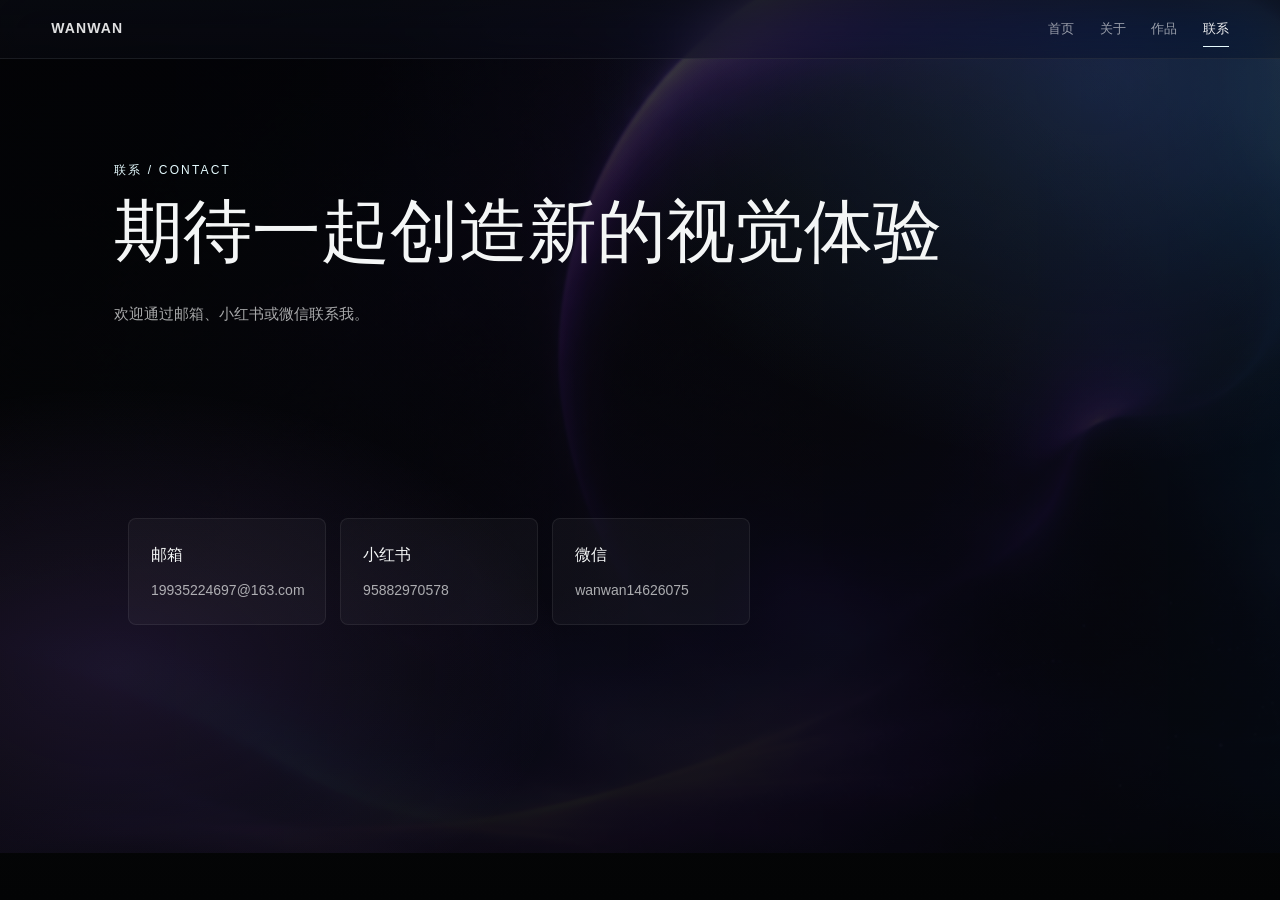
==== contact.html @ 6d80eadb "Initial commit" ====
<!doctype html>
<html lang="zh-CN">
<head>
  <meta charset="utf-8">
  <meta name="viewport" content="width=device-width, initial-scale=1">
  <title>联系 | Wanwan</title>
  <link rel="stylesheet" href="assets/styles.css">
</head>
<body class="page-contact">
  <header class="nav">
    <a class="brand" href="index.html">Wanwan</a>
    <nav class="nav-links" aria-label="主导航">
      <a href="index.html#home">首页</a>
      <a href="about.html#about">关于</a>
      <a href="works.html#works">作品</a>
      <a class="is-active" href="contact.html#contact">联系</a>
    </nav>
  </header>

  <main class="page-shell">
    <section class="page-head reveal" id="contact">
      <p class="eyebrow">联系 / Contact</p>
      <h1 class="page-title">期待一起创造新的视觉体验</h1>
      <p class="page-subtitle">欢迎通过邮箱、小红书或微信联系我。</p>
    </section>

    <section class="section">
      <div class="section-inner contact-layout">
        <div class="contact-grid">
          <a class="contact-item reveal" href="mailto:19935224697@163.com">
            <h3>邮箱</h3>
            <p>19935224697@163.com</p>
          </a>
          <div class="contact-item reveal">
            <h3>小红书</h3>
            <p>95882970578</p>
          </div>
          <div class="contact-item reveal">
            <h3>微信</h3>
            <p>wanwan14626075</p>
          </div>
        </div>
      </div>
    </section>
  </main>
  <div class="noise" aria-hidden="true"></div>
  <script src="assets/main.js"></script>
</body>
</html>
---- assets/styles.css ----
:root {
  --bg: #030405;
  --bg-soft: #090a0b;
  --panel: rgba(255, 255, 255, 0.032);
  --panel-strong: rgba(255, 255, 255, 0.06);
  --line: rgba(255, 255, 255, 0.16);
  --line-soft: rgba(255, 255, 255, 0.07);
  --text: #f4f6f6;
  --muted: rgba(244, 246, 246, 0.68);
  --faint: rgba(244, 246, 246, 0.42);
  --accent: #e5fbff;
  --accent-soft: rgba(229, 251, 255, 0.12);
  --max: 1180px;
  --radius: 8px;
  --mx: 0;
  --my: 0;
}

* {
  box-sizing: border-box;
}

* {
  scrollbar-width: auto;
}

*::-webkit-scrollbar {
  width: 18px;
  height: 18px;
  background: transparent;
}

*::-webkit-scrollbar-button {
  display: none;
  width: 0;
  height: 0;
}

*::-webkit-scrollbar-track,
*::-webkit-scrollbar-corner {
  background: transparent !important;
}

*::-webkit-scrollbar-thumb {
  border: 0;
  border-radius: 999px;
  background-color: transparent !important;
  background:
    url("data:image/svg+xml,%3Csvg width='36' height='36' viewBox='0 0 36 36' xmlns='http://www.w3.org/2000/svg'%3E%3Cfilter id='g' x='-80%25' y='-80%25' width='260%25' height='260%25'%3E%3CfeGaussianBlur stdDeviation='1.8' result='b'/%3E%3CfeMerge%3E%3CfeMergeNode in='b'/%3E%3CfeMergeNode in='SourceGraphic'/%3E%3C/feMerge%3E%3C/filter%3E%3Cpath filter='url(%23g)' d='M18 2C19.9 13.3 22.7 16.1 34 18C22.7 19.9 19.9 22.7 18 34C16.1 22.7 13.3 19.9 2 18C13.3 16.1 16.1 13.3 18 2Z' fill='white'/%3E%3C/svg%3E") center / 18px 18px no-repeat;
  box-shadow: none;
}

*::-webkit-scrollbar-thumb:hover {
  background-color: transparent !important;
  background:
    url("data:image/svg+xml,%3Csvg width='40' height='40' viewBox='0 0 40 40' xmlns='http://www.w3.org/2000/svg'%3E%3Cfilter id='g' x='-90%25' y='-90%25' width='280%25' height='280%25'%3E%3CfeGaussianBlur stdDeviation='2.4' result='b'/%3E%3CfeMerge%3E%3CfeMergeNode in='b'/%3E%3CfeMergeNode in='SourceGraphic'/%3E%3C/feMerge%3E%3C/filter%3E%3Cpath filter='url(%23g)' d='M20 2C22.1 14.7 25.3 17.9 38 20C25.3 22.1 22.1 25.3 20 38C17.9 25.3 14.7 22.1 2 20C14.7 17.9 17.9 14.7 20 2Z' fill='white'/%3E%3C/svg%3E") center / 22px 22px no-repeat;
  box-shadow: none;
}

html {
  background: var(--bg);
  overflow-x: hidden;
  scroll-behavior: smooth;
}

body {
  min-height: 100vh;
  margin: 0;
  overflow-x: hidden;
  color: var(--text);
  font-family: Inter, "PingFang SC", "Microsoft YaHei", Arial, sans-serif;
  line-height: 1.7;
  letter-spacing: 0;
  background:
    radial-gradient(ellipse at 74% 0%, rgba(229, 251, 255, 0.075), transparent 36rem),
    linear-gradient(180deg, #030405 0%, #090a0b 54%, #030405 100%);
  opacity: 0;
  transition: opacity 520ms ease;
}

body.is-ready {
  opacity: 1;
}

body.is-leaving {
  opacity: 0;
}

body.is-modal-open {
  overflow: hidden;
}

a {
  color: inherit;
  text-decoration: none;
}

img,
video {
  display: block;
  max-width: 100%;
}

.site-shell {
  min-height: 100vh;
  overflow: hidden;
}

.page-home .site-shell {
  position: relative;
  isolation: isolate;
  overflow: visible;
}

.page-home .site-shell::before,
.page-home .site-shell::after {
  position: fixed;
  inset: -18vmax;
  content: "";
  pointer-events: none;
}

.page-home .site-shell::before {
  z-index: -4;
  background-image:
    url("bg-home-01.png"),
    url("bg-home-02.png"),
    url("bg-home-03.png"),
    url("bg-home-04.jpg");
  background-size: cover, cover, cover, cover;
  background-position:
    calc(50% + var(--mx) * 36px) calc(50% + var(--my) * 26px),
    calc(42% + var(--mx) * -26px) calc(54% + var(--my) * -20px),
    calc(64% + var(--mx) * 22px) calc(46% + var(--my) * 16px),
    center;
  background-blend-mode: normal, screen, soft-light, multiply;
  opacity: 0.46;
  transform: scale(1.1);
  animation: home-fixed-breathe 22s ease-in-out infinite;
}

.page-home .site-shell::after {
  z-index: -3;
  background:
    radial-gradient(ellipse at calc(72% + var(--mx) * 5%) calc(58% + var(--my) * 3.5%), rgba(229, 251, 255, 0.12), transparent 34rem),
    linear-gradient(90deg, rgba(3, 4, 5, 0.58), rgba(3, 4, 5, 0.34) 50%, rgba(3, 4, 5, 0.62)),
    linear-gradient(180deg, rgba(3, 4, 5, 0.42), rgba(3, 4, 5, 0.54) 56%, rgba(3, 4, 5, 0.78) 100%);
  animation: home-fixed-light 24s ease-in-out infinite;
}

.nav {
  position: fixed;
  z-index: 40;
  top: 0;
  left: 0;
  right: 0;
  display: flex;
  align-items: center;
  justify-content: space-between;
  gap: 24px;
  padding: 14px clamp(18px, 4vw, 52px);
  color: rgba(255, 255, 255, 0.9);
  background:
    linear-gradient(180deg, rgba(12, 14, 22, 0.58), rgba(12, 14, 22, 0.42));
  border-bottom: 1px solid rgba(255, 255, 255, 0.08);
  backdrop-filter: saturate(180%) blur(22px);
}

.brand {
  font-size: 14px;
  font-weight: 600;
  letter-spacing: 0.08em;
  text-transform: uppercase;
  color: rgba(255, 255, 255, 0.88);
}

.nav-links {
  display: flex;
  align-items: center;
  gap: clamp(14px, 2vw, 28px);
  font-size: 13px;
  color: rgba(255, 255, 255, 0.58);
}

.nav-links a {
  position: relative;
  padding: 4px 0;
  transition: color 220ms ease;
}

.nav-links a::after {
  position: absolute;
  left: 0;
  right: 0;
  bottom: -3px;
  height: 1px;
  content: "";
  background: var(--accent);
  transform: scaleX(0);
  transform-origin: right;
  transition: transform 260ms ease;
}

.nav-links a:hover,
.nav-links a.is-active {
  color: rgba(255, 255, 255, 0.92);
}

.nav-links a:hover::after,
.nav-links a.is-active::after {
  transform: scaleX(1);
  transform-origin: left;
}

.hero {
  position: relative;
  display: grid;
  min-height: 100vh;
  align-items: end;
  padding: 150px clamp(20px, 5vw, 72px) 70px;
  overflow: hidden;
  isolation: isolate;
}

.hero::before {
  position: absolute;
  inset: 0;
  z-index: -4;
  content: "";
  background-image:
    url("bg-home-01.png"),
    url("bg-home-02.png"),
    url("bg-home-03.png"),
    url("bg-home-04.jpg");
  background-size: cover, cover, cover, cover;
  background-position:
    calc(50% + var(--mx) * 18px)
    calc(50% + var(--my) * 14px),
    calc(42% + var(--mx) * -10px)
    calc(54% + var(--my) * -8px),
    calc(64% + var(--mx) * 8px)
    calc(46% + var(--my) * 6px),
    center;
  background-blend-mode: normal, screen, soft-light, multiply;
  filter: none;
  opacity: 0.34;
  animation: breathe 14s ease-in-out infinite;
  transform: scale(1.04);
}

.page-home .hero::before {
  display: none;
}

.hero::after {
  position: absolute;
  inset: 0;
  z-index: -2;
  content: "";
  background:
    linear-gradient(90deg, rgba(3, 4, 5, 0.76), rgba(3, 4, 5, 0.58) 50%, rgba(3, 4, 5, 0.82)),
    linear-gradient(180deg, rgba(3, 4, 5, 0.58), rgba(3, 4, 5, 0.76) 60%, rgba(3, 4, 5, 0.94) 100%);
}

.page-home .hero::after {
  display: none;
}

.breath-light {
  position: absolute;
  inset: 0;
  z-index: -1;
  width: auto;
  height: auto;
  pointer-events: none;
  background:
    linear-gradient(118deg, transparent 0%, transparent 38%, rgba(255, 255, 255, 0.09) 52%, transparent 68%),
    radial-gradient(ellipse at 70% 64%, rgba(229, 251, 255, 0.1), transparent 34rem);
  filter: none;
  opacity: 0.28;
  transform: translate(calc(var(--mx) * -12px), calc(var(--my) * -10px));
  animation: light-breathe 12s ease-in-out infinite;
}

.page-home .breath-light {
  display: none;
}

.noise {
  position: absolute;
  inset: 0;
  z-index: 60;
  pointer-events: none;
  opacity: 0.025;
  mix-blend-mode: normal;
  background-image:
    linear-gradient(rgba(255, 255, 255, 0.04) 1px, transparent 1px),
    linear-gradient(90deg, rgba(255, 255, 255, 0.035) 1px, transparent 1px);
  background-size: 3px 3px;
}

.project-modal {
  position: fixed;
  inset: 0;
  z-index: 80;
  display: grid;
  place-items: center;
  padding: clamp(14px, 2.4vw, 28px);
  background: rgba(3, 4, 5, 0.74);
  backdrop-filter: none;
  opacity: 0;
  pointer-events: none;
  transition: opacity 260ms ease;
}

.project-modal.is-open {
  opacity: 1;
  pointer-events: auto;
}

.brand-modal {
  position: fixed;
  inset: 0;
  z-index: 80;
  display: grid;
  padding: clamp(18px, 3vw, 36px);
  overflow-y: auto;
  overflow-x: hidden;
  background: rgba(3, 4, 5, 0.76);
  opacity: 0;
  pointer-events: none;
  backdrop-filter: none;
  transition: opacity 260ms ease;
}

.brand-modal.is-open {
  opacity: 1;
  pointer-events: auto;
}

.brand-modal-frame {
  width: min(100%, 980px);
  margin: auto;
  border: 1px solid rgba(255, 255, 255, 0.12);
  border-radius: 10px;
  padding: clamp(22px, 4vw, 46px);
  background:
    radial-gradient(ellipse at 12% 8%, rgba(123, 222, 235, 0.12), transparent 32rem),
    rgba(11, 14, 17, 0.86);
  box-shadow: 0 24px 78px rgba(0, 0, 0, 0.44);
}

.brand-modal-head {
  display: block;
  width: min(100%, 760px);
  margin-left: auto;
  margin-right: auto;
  margin-bottom: clamp(24px, 4vw, 44px);
}

.brand-modal-head span {
  display: block;
  margin-bottom: 12px;
  color: var(--accent);
  font-size: 12px;
  letter-spacing: 0.16em;
  text-transform: uppercase;
}

.brand-modal-head h2 {
  margin: 0;
  color: #fff;
  font-size: clamp(30px, 4.2vw, 56px);
  font-weight: 440;
  line-height: 1.08;
}

.brand-modal-head p {
  max-width: 620px;
  margin: 18px 0 0;
  color: rgba(255, 255, 255, 0.68);
  line-height: 1.75;
}

.brand-modal-gallery {
  display: grid;
  width: min(100%, 760px);
  grid-template-columns: repeat(6, minmax(0, 1fr));
  grid-auto-flow: dense;
  gap: 22px;
  margin: 0 auto;
}

.brand-modal-gallery figure {
  grid-column: span 3;
  aspect-ratio: 4 / 3;
  overflow: hidden;
  margin: 0;
  border: 0;
  border-radius: 8px;
  background: transparent;
  box-shadow: none;
}

.brand-modal-gallery figure.is-ingredient-series {
  grid-column: span 2;
  aspect-ratio: 3 / 4;
  align-self: stretch;
  background: transparent;
}

.brand-modal-gallery figure.is-logo-wide {
  grid-column: 1 / -1;
  aspect-ratio: 16 / 5;
}

.brand-modal-gallery figure.is-logo-round {
  grid-column: span 3;
  aspect-ratio: 1 / 1;
}

.brand-modal-gallery figure.is-square-feature {
  grid-column: 1 / -1;
  aspect-ratio: 1 / 1;
}

.brand-modal-gallery figure.is-copy-poster {
  grid-column: span 2;
  aspect-ratio: 3 / 4;
}

.brand-modal-gallery figure.is-welcome-poster {
  grid-column: span 3;
  aspect-ratio: 3 / 4;
}

.brand-modal-gallery figure.is-pair-media {
  grid-column: span 3;
  aspect-ratio: 4 / 3;
  align-self: stretch;
}

.brand-modal-gallery img {
  display: block;
  width: 100%;
  height: 100%;
  object-fit: contain;
}

.brand-modal-gallery figure.is-ingredient-series img {
  height: 100%;
  object-fit: contain;
  transform: scale(1.16);
}

.brand-modal-gallery figure.is-logo-wide img,
.brand-modal-gallery figure.is-logo-round img,
.brand-modal-gallery figure.is-square-feature img,
.brand-modal-gallery figure.is-copy-poster img,
.brand-modal-gallery figure.is-welcome-poster img {
  height: 100%;
  object-fit: contain;
}

.brand-modal-gallery figure.is-pair-media img {
  height: 100%;
  object-fit: contain;
}

.brand-modal[data-brand-project="fushou"] .brand-modal-gallery,
.brand-modal[data-brand-project="orbit"] .brand-modal-gallery {
  width: min(100%, 860px);
  grid-template-columns: 1fr;
  gap: clamp(22px, 4vw, 44px);
}

.brand-modal[data-brand-project="fushou"] .brand-modal-gallery figure,
.brand-modal[data-brand-project="fushou"] .brand-modal-gallery figure.is-pair-media,
.brand-modal[data-brand-project="orbit"] .brand-modal-gallery figure,
.brand-modal[data-brand-project="orbit"] .brand-modal-gallery figure.is-pair-media {
  grid-column: 1 / -1;
  aspect-ratio: auto;
  overflow: visible;
}

.brand-modal[data-brand-project="fushou"] .brand-modal-gallery img,
.brand-modal[data-brand-project="fushou"] .brand-modal-gallery figure.is-pair-media img,
.brand-modal[data-brand-project="orbit"] .brand-modal-gallery img,
.brand-modal[data-brand-project="orbit"] .brand-modal-gallery figure.is-pair-media img {
  width: 100%;
  height: auto;
  object-fit: contain;
  transform: none;
}

.brand-modal[data-brand-project="tianbianke"] .brand-modal-gallery {
  width: min(100%, 860px);
  grid-template-columns: repeat(6, minmax(0, 1fr));
  gap: clamp(18px, 3vw, 30px);
}

.brand-modal[data-brand-project="tianbianke"] .brand-modal-gallery figure {
  width: 100%;
}

.brand-modal[data-brand-project="tianbianke"] .brand-modal-gallery img {
  width: 100%;
  height: 100%;
  object-fit: contain;
}

.brand-modal[data-brand-project="tianbianke"] .brand-modal-gallery figure.is-ingredient-series img {
  transform: none;
}

.brand-modal[data-brand-project="flower"] .brand-modal-gallery {
  width: min(100%, 860px);
  grid-template-columns: repeat(6, minmax(0, 1fr));
  gap: clamp(18px, 3vw, 30px);
}

.brand-modal[data-brand-project="flower"] .brand-modal-gallery figure {
  grid-column: span 3;
  width: 100%;
  aspect-ratio: auto;
  overflow: visible;
}

.brand-modal[data-brand-project="flower"] .brand-modal-gallery figure.is-flower-cover {
  grid-column: 1 / -1;
}

.brand-modal[data-brand-project="flower"] .brand-modal-gallery img {
  width: 100%;
  height: auto;
  object-fit: contain;
}

.brand-modal[data-brand-project="ancient-city"] .brand-modal-frame {
  width: min(100%, 1180px);
  overflow: hidden;
}

.brand-modal[data-brand-project="ancient-city"] .brand-modal-gallery {
  display: flex;
  width: 100%;
  max-width: 100%;
  gap: 0;
  overflow-x: auto;
  overflow-y: hidden;
  overscroll-behavior-x: contain;
  scroll-snap-type: x proximity;
  padding-bottom: 0;
  scrollbar-width: none;
}

.brand-modal[data-brand-project="ancient-city"] .brand-modal-gallery::-webkit-scrollbar {
  width: 0;
  height: 0;
  display: none;
}

.brand-modal-scrollbar {
  display: none;
  margin: -8px 0 18px;
}

.brand-modal[data-brand-project="ancient-city"] .brand-modal-scrollbar {
  display: block;
}

.brand-modal[data-brand-project="ancient-city"] .brand-modal-scrollbar.is-hidden {
  display: none;
}

.brand-modal[data-brand-project="ancient-city"] .brand-modal-gallery figure {
  flex: 0 0 clamp(1280px, 150vw, 2200px);
  width: clamp(1280px, 150vw, 2200px);
  max-width: none;
  aspect-ratio: auto;
  overflow: visible;
  scroll-snap-align: start;
}

.brand-modal[data-brand-project="ancient-city"] .brand-modal-gallery img {
  width: 100%;
  height: auto;
  max-width: none;
  object-fit: contain;
}

.brand-modal-close {
  position: fixed;
  top: 28px;
  right: 28px;
  z-index: 82;
  width: 46px;
  height: 46px;
  border: 1px solid rgba(255, 255, 255, 0.18);
  border-radius: 999px;
  color: #fff;
  background: rgba(3, 4, 5, 0.46);
  font-size: 30px;
  line-height: 1;
  cursor: pointer;
  backdrop-filter: none;
}

.project-modal-frame {
  position: relative;
  overflow: hidden;
  width: min(1180px, 100%);
  height: min(88vh, 820px);
  border: 1px solid rgba(255, 255, 255, 0.16);
  border-radius: 8px;
  background: #030405;
  box-shadow: 0 30px 110px rgba(0, 0, 0, 0.56);
  transform: translateY(16px) scale(0.985);
  transition: transform 300ms ease;
}

.project-modal.is-open .project-modal-frame {
  transform: translateY(0) scale(1);
}

.project-modal iframe {
  width: 100%;
  height: 100%;
  border: 0;
  background: #030405;
}

.modal-close,
.detail-close {
  position: fixed;
  z-index: 90;
  top: 24px;
  right: 24px;
  display: grid;
  width: 44px;
  height: 44px;
  place-items: center;
  border: 1px solid rgba(255, 255, 255, 0.18);
  border-radius: 999px;
  color: var(--text);
  font-size: 24px;
  line-height: 1;
  background: rgba(3, 4, 5, 0.48);
  backdrop-filter: none;
  cursor: pointer;
  transition: transform 220ms ease, background 220ms ease, border-color 220ms ease;
}

.modal-close:hover,
.detail-close:hover {
  border-color: rgba(229, 251, 255, 0.42);
  background: rgba(229, 251, 255, 0.1);
  transform: translateY(-2px);
}

body.is-project-modal .nav {
  display: none;
}

body.is-project-modal .detail-hero {
  min-height: 68vh;
  padding-top: 72px;
}

body.is-project-modal .detail-section {
  padding-top: 56px;
  padding-bottom: 56px;
}

.works-shell {
  position: relative;
  overflow: visible;
  isolation: isolate;
}

.works-shell::before {
  position: fixed;
  inset: -18vmax;
  z-index: -3;
  content: "";
  pointer-events: none;
  background-image:
    url("bg-home-02.png"),
    url("bg-home-01.png"),
    url("bg-home-03.png"),
    url("bg-home-04.jpg");
  background-size: cover, cover, cover, cover;
  background-position:
    calc(50% + var(--mx) * 36px) calc(50% + var(--my) * 26px),
    calc(42% + var(--mx) * -26px) calc(54% + var(--my) * -20px),
    calc(64% + var(--mx) * 22px) calc(46% + var(--my) * 16px),
    center;
  background-blend-mode: normal, screen, soft-light, multiply;
  filter: none;
  opacity: 0.46;
  transform: scale(1.1);
  animation: home-fixed-breathe 22s ease-in-out infinite;
}

.works-shell::after {
  position: fixed;
  inset: -18vmax;
  z-index: -2;
  content: "";
  pointer-events: none;
  background:
    radial-gradient(ellipse at calc(72% + var(--mx) * 5%) calc(58% + var(--my) * 3.5%), rgba(229, 251, 255, 0.12), transparent 34rem),
    linear-gradient(90deg, rgba(3, 4, 5, 0.58), rgba(3, 4, 5, 0.34) 50%, rgba(3, 4, 5, 0.62)),
    linear-gradient(180deg, rgba(3, 4, 5, 0.42), rgba(3, 4, 5, 0.54) 56%, rgba(3, 4, 5, 0.78) 100%);
  animation: home-fixed-light 24s ease-in-out infinite;
}

.works-hero,
.works-zone {
  position: relative;
  width: min(100%, var(--max));
  margin: 0 auto;
  padding: clamp(110px, 14vw, 170px) clamp(20px, 5vw, 72px);
}

.works-hero {
  min-height: 100vh;
  display: grid;
  align-content: center;
}

.works-hero h1,
.works-zone-head h2 {
  max-width: 980px;
  margin: 0;
  font-size: clamp(48px, 8vw, 118px);
  font-weight: 440;
  line-height: 0.96;
}

.works-hero > p:not(.eyebrow),
.works-zone-head > p:not(.eyebrow) {
  max-width: 720px;
  margin: 28px 0 0;
  color: rgba(244, 246, 246, 0.72);
  font-size: clamp(16px, 2vw, 20px);
}

.works-anchor-nav {
  display: grid;
  grid-template-columns: repeat(3, minmax(0, 1fr));
  gap: 14px;
  margin-top: 42px;
  max-width: 980px;
}

.works-anchor-nav a {
  border: 1px solid rgba(255, 255, 255, 0.16);
  border-radius: 8px;
  padding: 18px;
  color: rgba(255, 255, 255, 0.78);
  background: rgba(255, 255, 255, 0.045);
  backdrop-filter: none;
  transition: transform 220ms ease, background 220ms ease, border-color 220ms ease;
}

.works-anchor-nav strong {
  display: block;
  color: rgba(255, 255, 255, 0.94);
  font-size: 18px;
  font-weight: 520;
}

.works-anchor-nav span {
  display: block;
  margin-top: 10px;
  color: rgba(255, 255, 255, 0.58);
  font-size: 13px;
  line-height: 1.55;
}

.works-anchor-nav a:hover,
.works-anchor-nav a.is-active {
  border-color: rgba(229, 251, 255, 0.4);
  background: rgba(229, 251, 255, 0.1);
  transform: translateY(-2px);
}

.works-zone {
  display: none;
  min-height: 100vh;
}

.works-zone.is-active {
  display: block;
}

.works-zone::before {
  position: absolute;
  inset: 0 clamp(20px, 5vw, 72px);
  z-index: -1;
  content: "";
  pointer-events: none;
  border-top: 1px solid rgba(255, 255, 255, 0.08);
}

.works-zone-head {
  display: block;
  max-width: 760px;
  margin-bottom: clamp(44px, 7vw, 78px);
}

.works-zone-head h2 {
  max-width: 720px;
  font-size: clamp(38px, 6vw, 72px);
  line-height: 1.08;
}

.works-zone-head > p:not(.eyebrow) {
  max-width: 680px;
  margin-top: 22px;
  font-size: clamp(15px, 1.6vw, 18px);
  line-height: 1.9;
}

.ai-showcase-grid {
  display: grid;
  width: min(100%, 760px);
  grid-template-columns: 1fr;
  gap: 22px;
  margin: 0 auto;
}

.ai-work-card {
  position: relative;
  min-height: 440px;
  overflow: hidden;
  border: 1px solid rgba(229, 251, 255, 0.16);
  border-radius: 8px;
  padding: 24px;
  display: flex;
  flex-direction: column;
  justify-content: flex-end;
  background: rgba(4, 8, 12, 0.42);
  box-shadow: 0 18px 44px rgba(0, 0, 0, 0.24);
  transition: transform 320ms ease, border-color 320ms ease, box-shadow 320ms ease;
}

.ai-work-card:nth-child(1),
.ai-work-card:nth-child(4) {
  grid-column: auto;
}

.ai-work-card:nth-child(2),
.ai-work-card:nth-child(3),
.ai-work-card:nth-child(5) {
  grid-column: auto;
}

.ai-work-card img {
  position: absolute;
  inset: 0;
  z-index: -2;
  width: 100%;
  height: 100%;
  object-fit: cover;
  filter: brightness(1.08) saturate(1.02);
  opacity: 0.82;
  transition: transform 460ms ease, opacity 260ms ease;
}

.ai-work-card::after {
  position: absolute;
  inset: 0;
  z-index: -1;
  content: "";
  background:
    linear-gradient(180deg, rgba(3, 4, 5, 0.1), rgba(3, 4, 5, 0.2) 44%, rgba(3, 4, 5, 0.72) 100%),
    radial-gradient(ellipse at 85% 12%, rgba(119, 231, 255, 0.08), transparent 18rem);
}

.ai-work-card span {
  color: var(--accent);
  font-size: 12px;
  letter-spacing: 0.12em;
  text-transform: uppercase;
}

.ai-work-card h3 {
  margin: 10px 0 0;
  font-size: clamp(26px, 3vw, 44px);
  font-weight: 460;
  line-height: 1.08;
}

.ai-work-card:hover {
  border-color: rgba(229, 251, 255, 0.44);
  box-shadow: 0 22px 60px rgba(0, 0, 0, 0.34);
  transform: translateY(-8px);
}

.ai-work-card:hover img {
  opacity: 0.94;
  transform: scale(1.045);
}

.works-brand,
.works-gallery {
  max-width: none;
  width: 100%;
}

.works-brand .works-zone-head,
.works-gallery .works-zone-head,
.brand-project-grid,
.gallery-waterfall {
  width: min(100%, var(--max));
  margin-left: auto;
  margin-right: auto;
}

.brand-project-grid {
  display: grid;
  max-width: 760px;
  grid-template-columns: 1fr;
  gap: 22px;
}

.brand-project-card {
  position: relative;
  display: flex;
  min-height: 430px;
  grid-column: auto;
  flex-direction: column;
  justify-content: flex-end;
  overflow: hidden;
  border: 1px solid rgba(255, 255, 255, 0.12);
  border-radius: 8px;
  padding: 24px;
  color: inherit;
  text-align: left;
  background: rgba(4, 8, 12, 0.7);
  box-shadow: 0 18px 44px rgba(0, 0, 0, 0.24);
  cursor: pointer;
  transition: transform 320ms ease, border-color 320ms ease, box-shadow 320ms ease;
}

.brand-project-card:nth-child(2),
.brand-project-card:nth-child(3) {
  grid-column: auto;
}

.brand-project-card img {
  position: absolute;
  inset: 0;
  z-index: -2;
  width: 100%;
  height: 100%;
  object-fit: cover;
  filter: none;
  opacity: 0.5;
  transition: transform 460ms ease, opacity 260ms ease;
}

.brand-project-card::after {
  position: absolute;
  inset: 0;
  z-index: -1;
  content: "";
  pointer-events: none;
  background:
    linear-gradient(180deg, rgba(3, 4, 5, 0.68), rgba(3, 4, 5, 0.74) 42%, rgba(3, 4, 5, 0.94)),
    radial-gradient(ellipse at 12% 18%, rgba(229, 251, 255, 0.08), transparent 18rem);
}

.brand-project-card span {
  color: rgba(229, 251, 255, 0.68);
  font-size: 12px;
  letter-spacing: 0.14em;
  text-transform: uppercase;
}

.brand-project-card h3 {
  max-width: 540px;
  margin: 12px 0 0;
  color: rgba(255, 255, 255, 0.92);
  font-size: clamp(26px, 3.3vw, 48px);
  font-weight: 460;
  line-height: 1.08;
}

.brand-project-card p {
  max-width: 440px;
  margin: 14px 0 0;
  color: rgba(255, 255, 255, 0.7);
  font-size: 14px;
  line-height: 1.7;
}

.brand-project-card:hover {
  border-color: rgba(229, 251, 255, 0.38);
  box-shadow: 0 22px 60px rgba(0, 0, 0, 0.34);
  transform: translateY(-8px);
}

.brand-project-card:hover img {
  opacity: 0.68;
  transform: scale(1.04);
}

.works-gallery {
  padding-bottom: 170px;
}

.gallery-project-stack {
  display: grid;
  width: min(100%, var(--max));
  gap: clamp(68px, 8vw, 116px);
  margin: 0 auto;
}

.gallery-project-row {
  display: grid;
  grid-template-columns: 1fr;
  gap: clamp(24px, 3vw, 40px);
  align-items: start;
  min-height: 0;
}

.gallery-project-head {
  position: static;
  display: grid;
  grid-template-columns: minmax(0, 0.7fr) minmax(220px, 0.34fr);
  gap: clamp(18px, 3vw, 42px);
  align-items: end;
  width: 100%;
  padding-top: 0;
}

.gallery-project-head h3 {
  margin: 0;
  max-width: 720px;
  font-size: 28px;
  font-weight: 400;
  line-height: 1;
  overflow-wrap: anywhere;
}

.gallery-project-head p {
  max-width: 420px;
  margin: 0;
  color: rgba(255, 255, 255, 0.66);
  font-size: clamp(14px, 1.4vw, 17px);
  line-height: 1.65;
}

.gallery-project-link {
  display: inline-flex;
  width: fit-content;
  min-height: 0;
  align-items: center;
  border: 0;
  border-bottom: 1px solid rgba(229, 251, 255, 0.34);
  border-radius: 0;
  margin-top: 14px;
  padding: 0 0 3px;
  color: rgba(229, 251, 255, 0.86);
  font-size: 11px;
  letter-spacing: 0.12em;
  text-transform: uppercase;
  background: transparent;
  transition: color 220ms ease, border-color 220ms ease, transform 220ms ease;
}

.gallery-project-link:hover {
  border-color: rgba(229, 251, 255, 0.72);
  color: rgba(255, 255, 255, 0.96);
  transform: translateY(-1px);
}

.gallery-strip {
  display: flex;
  gap: clamp(14px, 1.6vw, 24px);
  align-items: flex-start;
  overflow-x: auto;
  overflow-y: hidden;
  overscroll-behavior-x: contain;
  scroll-snap-type: x proximity;
  padding: 0;
  scrollbar-width: none;
  touch-action: pan-x pan-y;
}

.gallery-strip::-webkit-scrollbar {
  width: 0;
  height: 0;
  display: none;
}

.gallery-scrollbar {
  --thumb-x: 0px;
  position: relative;
  width: min(360px, 44vw);
  height: 30px;
  margin-top: -10px;
  margin-bottom: -12px;
  cursor: pointer;
  touch-action: none;
}

.gallery-scrollbar.is-hidden {
  display: none;
}

.gallery-scrollbar-track {
  position: absolute;
  left: 4px;
  right: 4px;
  top: 50%;
  height: 1px;
  border-radius: 999px;
  background: rgba(255, 255, 255, 0.08);
  transform: translateY(-50%);
}

.gallery-scrollbar-thumb {
  position: absolute;
  left: var(--thumb-x);
  top: 50%;
  width: 28px;
  height: 28px;
  border: 0;
  border-radius: 50%;
  background:
    url("data:image/svg+xml,%3Csvg width='44' height='44' viewBox='0 0 44 44' xmlns='http://www.w3.org/2000/svg'%3E%3Cfilter id='g' x='-90%25' y='-90%25' width='280%25' height='280%25'%3E%3CfeGaussianBlur stdDeviation='2.6' result='b'/%3E%3CfeMerge%3E%3CfeMergeNode in='b'/%3E%3CfeMergeNode in='SourceGraphic'/%3E%3C/feMerge%3E%3C/filter%3E%3Cpath filter='url(%23g)' d='M22 2C24.3 16.2 27.8 19.7 42 22C27.8 24.3 24.3 27.8 22 42C19.7 27.8 16.2 24.3 2 22C16.2 19.7 19.7 16.2 22 2Z' fill='white'/%3E%3C/svg%3E") center / 26px 26px no-repeat;
  box-shadow: none;
  transform: translateY(-50%);
}

.gallery-scrollbar-thumb::after {
  content: "";
  position: absolute;
  inset: 7px;
  border-radius: 999px;
}

.gallery-project-row:first-child .gallery-strip,
.gallery-project-row:first-child .gallery-strip-item {
  align-items: flex-start;
  align-self: flex-start;
}

.gallery-strip-item {
  position: relative;
  flex: 0 0 clamp(240px, 23vw, 340px);
  max-height: clamp(300px, 42vw, 560px);
  overflow: hidden;
  margin: 0;
  border: 0;
  border-radius: 8px;
  background: transparent;
  scroll-snap-align: start;
  align-self: flex-start;
  box-shadow: none;
  transition: max-height 460ms ease;
  line-height: 0;
}

.gallery-strip-item:nth-child(1),
.gallery-strip-item:nth-child(5) {
  flex-basis: clamp(260px, 24vw, 360px);
}

.gallery-strip-item:nth-child(2) {
  flex-basis: clamp(260px, 24vw, 360px);
}

.gallery-strip-item:nth-child(3),
.gallery-strip-item:nth-child(6) {
  flex-basis: clamp(270px, 27vw, 430px);
}

.gallery-strip-item:nth-child(4),
.gallery-strip-item:nth-child(8) {
  flex-basis: clamp(260px, 24vw, 380px);
}

.gallery-strip-item:nth-child(7) {
  flex-basis: clamp(360px, 42vw, 620px);
}

.gallery-strip-item.is-large {
  flex-basis: clamp(320px, 38vw, 560px);
}

.gallery-strip-item.is-video {
  display: block;
  flex-basis: clamp(250px, 24vw, 360px);
}

.gallery-project-row.is-ai-gallery .gallery-strip-item {
  max-height: none;
  overflow: visible;
}

.gallery-strip-item.is-collapsible {
  overflow-x: hidden;
  overflow-y: auto;
  overscroll-behavior: contain;
  cursor: default;
}

.gallery-strip-item img,
.gallery-strip-item video {
  width: 100%;
  height: auto;
  object-fit: contain;
  filter: brightness(0.94) saturate(0.96);
  transition: transform 520ms ease, filter 260ms ease;
}

.gallery-strip-item video {
  display: block;
  margin: 0;
  aspect-ratio: 9 / 14;
  object-fit: contain;
  object-position: top center;
}

.gallery-strip-item:hover img,
.gallery-strip-item:hover video {
  filter: brightness(1) saturate(1);
  transform: scale(1.01);
}

.gallery-waterfall {
  display: grid;
  max-width: 760px;
  grid-auto-flow: row;
  grid-auto-rows: auto;
  grid-template-columns: 1fr;
  gap: 22px;
}

.gallery-piece {
  position: relative;
  grid-column: auto;
  grid-row: auto;
  overflow: hidden;
  margin: 0;
  aspect-ratio: 16 / 10;
  border-radius: 8px;
  background: rgba(255, 255, 255, 0.03);
  box-shadow: 0 16px 42px rgba(0, 0, 0, 0.2);
}

.gallery-piece.is-hero {
  grid-column: auto;
  grid-row: auto;
  aspect-ratio: 4 / 3;
}

.gallery-piece.is-wide {
  grid-column: auto;
  grid-row: auto;
  aspect-ratio: 16 / 9;
}

.gallery-piece.is-tall {
  grid-column: auto;
  grid-row: auto;
  aspect-ratio: 4 / 5;
}

.gallery-piece img,
.gallery-piece video {
  display: block;
  width: 100%;
  height: 100%;
  object-fit: cover;
  filter: none;
  opacity: 0.82;
  transition: transform 460ms ease, opacity 260ms ease;
}

.gallery-piece::after {
  position: absolute;
  inset: 0;
  content: "";
  pointer-events: none;
  background:
    linear-gradient(180deg, rgba(3, 4, 5, 0.42), rgba(3, 4, 5, 0.54) 56%, rgba(3, 4, 5, 0.7));
  opacity: 1;
  transition: opacity 320ms ease;
}

.gallery-piece figcaption {
  position: absolute;
  left: 18px;
  bottom: 18px;
  z-index: 1;
  color: rgba(255, 255, 255, 0.86);
  font-size: 12px;
  letter-spacing: 0.12em;
  text-transform: uppercase;
}

.gallery-piece:hover img,
.gallery-piece:hover video {
  opacity: 1;
  transform: scale(1.028);
}

.gallery-piece:hover::after {
  opacity: 0.88;
}

.exhibition-grid {
  display: grid;
  grid-template-columns: repeat(12, minmax(0, 1fr));
  gap: 18px;
  align-items: end;
}

.gallery-cluster {
  width: min(100%, var(--max));
  margin: clamp(56px, 8vw, 96px) auto 22px;
}

.gallery-cluster span {
  color: var(--accent);
  font-size: 12px;
  letter-spacing: 0.16em;
  text-transform: uppercase;
}

.gallery-cluster h3 {
  margin: 8px 0 0;
  font-size: clamp(28px, 4vw, 56px);
  font-weight: 440;
  line-height: 1.04;
}

.exhibition-grid figure {
  overflow: hidden;
  grid-column: span 4;
  margin: 0;
  border: 1px solid rgba(255, 255, 255, 0.1);
  border-radius: 8px;
  background: rgba(255, 255, 255, 0.035);
}

.exhibition-grid figure.is-large {
  grid-column: span 6;
}

.exhibition-grid figure.is-wide {
  grid-column: span 8;
}

.exhibition-grid img,
.exhibition-grid video {
  width: 100%;
  height: 100%;
  max-height: 620px;
  object-fit: cover;
  filter: brightness(0.82) saturate(0.82);
  transition: transform 700ms ease, filter 320ms ease;
}

.exhibition-grid figure:hover img,
.exhibition-grid figure:hover video {
  filter: brightness(0.94) saturate(0.92);
  transform: scale(1.025);
}

.gallery-ai-generated figure:nth-child(2),
.gallery-ai-generated figure:nth-child(5) {
  grid-column: span 5;
}

.gallery-web-archive figure:nth-child(4) {
  grid-column: span 6;
}

.hero-inner,
.section-inner,
.page-head,
.detail-wrap {
  width: min(100%, var(--max));
  margin: 0 auto;
}

.hero-kicker,
.eyebrow {
  margin: 0 0 16px;
  color: var(--accent);
  font-size: 12px;
  letter-spacing: 0.18em;
  text-transform: uppercase;
}

.hero h1 {
  max-width: 780px;
  margin: 0;
  font-size: clamp(54px, 9vw, 122px);
  font-weight: 460;
  line-height: 0.94;
}

.hero-copy {
  max-width: 580px;
  margin: 28px 0 0;
  color: rgba(255, 255, 255, 0.74);
  font-size: clamp(16px, 2vw, 19px);
}

.hero-actions,
.section-actions {
  display: flex;
  flex-wrap: wrap;
  gap: 12px;
  margin-top: 34px;
}

.button {
  display: inline-flex;
  min-height: 44px;
  align-items: center;
  justify-content: center;
  border: 1px solid var(--line);
  border-radius: 999px;
  padding: 10px 18px;
  color: var(--text);
  font-size: 13px;
  background: rgba(255, 255, 255, 0.045);
  backdrop-filter: none;
  transition: transform 220ms ease, border-color 220ms ease, background 220ms ease;
}

.button:hover {
  border-color: rgba(229, 251, 255, 0.42);
  background: rgba(229, 251, 255, 0.1);
  transform: translateY(-2px);
}

.button.is-quiet {
  background: transparent;
}

.section {
  padding: clamp(72px, 10vw, 128px) clamp(20px, 5vw, 72px);
}

.section + .section {
  border-top: 1px solid var(--line-soft);
}

.section-head {
  display: grid;
  grid-template-columns: minmax(0, 0.9fr) minmax(260px, 0.7fr);
  gap: 36px;
  align-items: end;
  margin-bottom: 42px;
}

.section-title,
.page-title,
.detail-title {
  margin: 0;
  font-size: clamp(34px, 5.4vw, 72px);
  font-weight: 430;
  line-height: 1.02;
}

.section-note,
.page-subtitle,
.detail-subtitle {
  margin: 0;
  color: var(--muted);
  font-size: 15px;
}

.page-subtitle,
.detail-subtitle {
  max-width: 760px;
  margin-top: 22px;
}

.page-head .page-subtitle {
  margin-top: 34px;
}

.project-grid {
  display: grid;
  grid-template-columns: repeat(3, minmax(0, 1fr));
  gap: 18px;
}

.project-card {
  position: relative;
  overflow: hidden;
  min-height: 420px;
  border: 1px solid var(--line-soft);
  border-radius: var(--radius);
  background: rgba(255, 255, 255, 0.028);
  backdrop-filter: none;
  transition: transform 300ms ease, border-color 300ms ease, background 300ms ease;
}

.project-card::after {
  position: absolute;
  inset: 0;
  z-index: 1;
  content: "";
  pointer-events: none;
  background:
    linear-gradient(180deg, rgba(3, 4, 5, 0.58), rgba(3, 4, 5, 0.62) 45%, rgba(3, 4, 5, 0.9) 100%),
    linear-gradient(90deg, rgba(3, 4, 5, 0.3), rgba(3, 4, 5, 0.14) 48%, rgba(3, 4, 5, 0.34));
  opacity: 1;
  transition: opacity 300ms ease, background 300ms ease;
}

.project-card:nth-child(1),
.project-card:nth-child(4) {
  grid-column: span 2;
}

.project-card:hover {
  border-color: rgba(229, 251, 255, 0.34);
  background: var(--panel-strong);
  transform: translateY(-6px);
}

.project-card:hover::after {
  opacity: 1;
  background:
    linear-gradient(180deg, rgba(3, 4, 5, 0.5), rgba(3, 4, 5, 0.58) 45%, rgba(3, 4, 5, 0.92) 100%),
    linear-gradient(90deg, rgba(3, 4, 5, 0.3), rgba(3, 4, 5, 0.1) 48%, rgba(3, 4, 5, 0.34));
}

.project-card img {
  width: 100%;
  height: 100%;
  min-height: 420px;
  object-fit: cover;
  filter: none;
  opacity: 0.72;
  transition: transform 600ms ease, opacity 300ms ease;
}

.project-card:hover img {
  opacity: 0.82;
  transform: scale(1.032);
}

.project-card-body {
  position: absolute;
  z-index: 2;
  left: 0;
  right: 0;
  bottom: 0;
  padding: 24px;
  transform: translateY(0);
  transition: transform 260ms ease;
}

.project-card:hover .project-card-body {
  transform: translateY(-4px);
}

.project-meta {
  margin: 0 0 8px;
  color: var(--accent);
  font-size: 12px;
  letter-spacing: 0.12em;
  text-transform: uppercase;
}

.project-card h3 {
  margin: 0 0 10px;
  font-size: clamp(22px, 2.2vw, 32px);
  font-weight: 460;
  line-height: 1.12;
}

.project-card p {
  max-width: 560px;
  margin: 0;
  color: rgba(255, 255, 255, 0.72);
  font-size: 14px;
}

.folder-grid {
  display: grid;
  grid-template-columns: repeat(5, minmax(0, 1fr));
  gap: 16px;
}

.folder-card {
  position: relative;
  display: grid;
  min-height: 370px;
  align-content: end;
  perspective: 1000px;
}

.folder-tab {
  position: absolute;
  z-index: 0;
  top: 0;
  left: 0;
  display: flex;
  width: 72%;
  height: 58px;
  align-items: center;
  justify-content: space-between;
  border: 1px solid rgba(255, 255, 255, 0.14);
  border-bottom: 0;
  border-radius: 8px 18px 0 0;
  padding: 0 16px;
  color: rgba(255, 255, 255, 0.78);
  font-size: 12px;
  background:
    linear-gradient(135deg, rgba(229, 251, 255, 0.16), rgba(255, 255, 255, 0.055)),
    rgba(11, 13, 15, 0.88);
  box-shadow: inset 0 1px 0 rgba(255, 255, 255, 0.08);
  transition: transform 320ms ease, background 320ms ease, border-color 320ms ease;
}

.folder-body {
  position: relative;
  z-index: 1;
  overflow: hidden;
  height: 330px;
  margin-top: 34px;
  border: 1px solid rgba(255, 255, 255, 0.13);
  border-radius: 0 8px 8px 8px;
  background:
    radial-gradient(ellipse at 78% 0%, rgba(229, 251, 255, 0.12), transparent 16rem),
    linear-gradient(180deg, rgba(255, 255, 255, 0.075), rgba(255, 255, 255, 0.024)),
    rgba(6, 7, 8, 0.92);
  box-shadow: 0 26px 74px rgba(0, 0, 0, 0.28);
  transform-origin: bottom center;
  transition: transform 340ms ease, border-color 320ms ease, box-shadow 320ms ease;
}

.folder-body::after {
  position: absolute;
  inset: 0;
  z-index: 2;
  content: "";
  pointer-events: none;
  background:
    linear-gradient(180deg, rgba(3, 4, 5, 0.06), rgba(3, 4, 5, 0.44) 54%, rgba(3, 4, 5, 0.88)),
    linear-gradient(90deg, rgba(3, 4, 5, 0.16), transparent 54%);
}

.folder-preview {
  position: absolute;
  inset: 0;
  z-index: 1;
  opacity: 0.68;
  transform: translateY(0) scale(1);
  transition: transform 520ms ease, opacity 320ms ease, filter 320ms ease;
}

.folder-preview img {
  width: 100%;
  height: 100%;
  object-fit: cover;
  filter: brightness(0.86) saturate(0.82);
}

.folder-info {
  position: absolute;
  z-index: 3;
  left: 20px;
  right: 18px;
  bottom: 20px;
  transition: transform 300ms ease;
}

.folder-info h3 {
  margin: 0 0 10px;
  font-size: clamp(22px, 2.2vw, 32px);
  font-weight: 460;
  line-height: 1.12;
}

.folder-info p:not(.project-meta) {
  margin: 0;
  color: rgba(255, 255, 255, 0.7);
  font-size: 13px;
}

.folder-card:hover .folder-tab {
  border-color: rgba(229, 251, 255, 0.34);
  background:
    linear-gradient(135deg, rgba(229, 251, 255, 0.24), rgba(255, 255, 255, 0.075)),
    rgba(11, 13, 15, 0.9);
  transform: translateY(-8px) rotateX(8deg);
}

.folder-card:hover .folder-body {
  border-color: rgba(229, 251, 255, 0.34);
  box-shadow: 0 34px 96px rgba(0, 0, 0, 0.42), 0 0 0 1px rgba(229, 251, 255, 0.055) inset;
  transform: translateY(-8px) rotateX(-2deg);
}

.folder-card:hover .folder-preview {
  opacity: 0.86;
  transform: scale(1.045);
}

.folder-card:hover .folder-info {
  transform: translateY(-4px);
}

.folder-card:nth-child(1),
.folder-card:nth-child(4) {
  transform: translateY(24px);
}

.folder-card:nth-child(3) {
  transform: translateY(48px);
}

.folder-card:nth-child(5) {
  transform: translateY(12px);
}

.module-folder-wrap {
  display: grid;
  min-height: 360px;
  grid-template-columns: repeat(auto-fit, minmax(260px, 1fr));
  gap: 24px;
  align-items: start;
  justify-content: center;
}

.module-folder {
  position: relative;
  display: block;
  width: 100%;
  height: 300px;
  overflow: visible;
  perspective: 1200px;
}

.module-folder-back,
.module-folder-front,
.module-folder-files {
  position: absolute;
  left: 0;
  right: 0;
  border: 0;
}

.module-folder-back,
.module-folder-front {
  box-shadow: 0 30px 92px rgba(0, 0, 0, 0.42);
}

.module-folder-back {
  z-index: 0;
  top: 0;
  height: 44%;
  border-radius: 22px 22px 14px 14px;
  background:
    radial-gradient(ellipse at 12% 0%, rgba(160, 222, 255, 0.2), transparent 12rem),
    linear-gradient(145deg, #3d86ff 0%, #234fe8 46%, #111b9d 100%);
  transform: translateY(0) rotateX(0);
  transition: transform 420ms ease, filter 420ms ease;
}

.module-folder-back::before {
  position: absolute;
  top: -1px;
  left: -1px;
  width: 38%;
  height: 56px;
  content: "";
  border: 0;
  border-bottom: 0;
  border-radius: 20px 26px 0 0;
  background:
    linear-gradient(145deg, rgba(88, 158, 255, 0.96), rgba(37, 75, 224, 0.96));
  clip-path: polygon(0 0, 54% 0, 78% 100%, 0 100%);
}

.module-folder-front {
  z-index: 2;
  top: 52px;
  bottom: 0;
  overflow: hidden;
  border-radius: 0 22px 22px 22px;
  background:
    radial-gradient(ellipse at 24% 6%, rgba(176, 230, 255, 0.22), transparent 16rem),
    linear-gradient(180deg, #6aa4ff 0%, #3559f4 44%, #1924cf 100%);
  transform-origin: bottom center;
  transition: transform 420ms ease, box-shadow 420ms ease, border-color 420ms ease;
}

.module-folder-files {
  z-index: 1;
  top: 48px;
  left: 5%;
  right: 5%;
  height: 138px;
  overflow: hidden;
  border-radius: 20px 20px 8px 8px;
  pointer-events: none;
  transform: translateY(54px) scale(0.96);
  transform-origin: bottom center;
  opacity: 0;
  transition: transform 460ms cubic-bezier(0.2, 0.8, 0.2, 1), opacity 320ms ease;
}

.module-folder-files span {
  position: absolute;
  left: 10%;
  right: 4%;
  height: 108px;
  border-radius: 13px 13px 6px 6px;
  background:
    linear-gradient(90deg, rgba(12, 18, 28, 0.08), transparent 38%),
    linear-gradient(180deg, rgba(255, 255, 255, 0.96), rgba(216, 227, 241, 0.92));
  box-shadow: 0 18px 42px rgba(0, 0, 0, 0.22);
}

.module-folder-files span::before,
.module-folder-files span::after {
  position: absolute;
  left: 20px;
  right: 20px;
  height: 1px;
  content: "";
  background: rgba(31, 47, 67, 0.12);
}

.module-folder-files span::before {
  top: 36px;
}

.module-folder-files span::after {
  top: 58px;
}

.module-folder-files span:nth-child(1) {
  top: 0;
  transform: rotate(-1deg) translateX(0);
}

.module-folder-files span:nth-child(2) {
  top: 18px;
  transform: rotate(1deg) translateX(8px);
  opacity: 0.92;
}

.module-folder-front::after {
  position: absolute;
  inset: 0;
  content: "";
  pointer-events: none;
  background:
    linear-gradient(180deg, rgba(255, 255, 255, 0.13), transparent 26%),
    radial-gradient(ellipse at calc(68% + var(--mx) * 8%) calc(18% + var(--my) * 5%), rgba(191, 226, 255, 0.15), transparent 20rem);
  opacity: 0.64;
  animation: light-breathe 10s ease-in-out infinite;
}

.module-folder-top {
  position: relative;
  z-index: 1;
  display: flex;
  align-items: flex-start;
  justify-content: space-between;
  padding: 24px 28px;
  color: rgba(255, 255, 255, 0.86);
}

.module-folder-top p,
.module-folder-content p,
.module-folder-content h3 {
  margin: 0;
}

.module-folder-top p {
  font-size: 18px;
  font-weight: 520;
}

.module-folder-top span {
  display: block;
  margin-top: 4px;
  color: rgba(255, 255, 255, 0.72);
  font-size: 12px;
}

.module-folder-content {
  position: absolute;
  z-index: 1;
  left: 28px;
  right: 28px;
  bottom: 26px;
  max-width: 300px;
  color: #fff;
  transition: transform 360ms ease;
}

.module-folder-content h3 {
  margin: 0 0 12px;
  font-size: 32px;
  font-weight: 460;
  line-height: 1.08;
}

.module-folder-content p:not(.project-meta) {
  color: rgba(255, 255, 255, 0.76);
  font-size: 14px;
}

.module-folder-open {
  display: inline-flex;
  margin-top: 18px;
  border: 1px solid rgba(255, 255, 255, 0.22);
  border-radius: 999px;
  padding: 9px 14px;
  color: rgba(255, 255, 255, 0.86);
  font-size: 13px;
  opacity: 0;
  transform: translateY(8px);
  transition: opacity 300ms ease, transform 300ms ease, background 300ms ease;
}

.module-folder:hover .module-folder-back {
  filter: brightness(1.08);
  transform: translateY(-18px) rotateX(5deg);
}

.module-folder:hover .module-folder-front {
  box-shadow: 0 48px 140px rgba(42, 91, 255, 0.26), 0 34px 110px rgba(0, 0, 0, 0.5);
  transform: translateY(12px) rotateX(-8deg);
}

.module-folder:hover .module-folder-files {
  opacity: 1;
  transform: translateY(-36px) scale(1);
}

.module-folder:hover .module-folder-content {
  transform: translateY(-6px);
}

.module-folder:hover .module-folder-open {
  opacity: 1;
  transform: translateY(0);
}

.module-folder.is-brand-folder .module-folder-back {
  background:
    radial-gradient(ellipse at 18% 0%, rgba(168, 255, 230, 0.2), transparent 14rem),
    linear-gradient(145deg, #41b8aa 0%, #267c83 48%, #173748 100%);
}

.module-folder.is-brand-folder .module-folder-back::before {
  background:
    linear-gradient(145deg, rgba(95, 205, 190, 0.96), rgba(43, 126, 135, 0.96));
}

.module-folder.is-brand-folder .module-folder-front {
  background:
    radial-gradient(ellipse at 24% 6%, rgba(192, 255, 238, 0.2), transparent 16rem),
    linear-gradient(180deg, #76d1c2 0%, #358992 42%, #1a4155 100%);
}

.module-folder.is-gallery-folder .module-folder-back {
  background:
    radial-gradient(ellipse at 18% 0%, rgba(255, 215, 166, 0.24), transparent 14rem),
    linear-gradient(145deg, #d29a64 0%, #835b59 46%, #3b3141 100%);
}

.module-folder.is-gallery-folder .module-folder-back::before {
  background:
    linear-gradient(145deg, rgba(230, 171, 109, 0.96), rgba(132, 87, 83, 0.96));
}

.module-folder.is-gallery-folder .module-folder-front {
  background:
    radial-gradient(ellipse at 24% 6%, rgba(255, 224, 186, 0.2), transparent 16rem),
    linear-gradient(180deg, #d6a06d 0%, #8f6260 42%, #46394b 100%);
}

.module-folder.is-gallery-folder .module-folder-top,
.module-folder.is-gallery-folder .module-folder-content {
  color: rgba(255, 255, 255, 0.92);
}

.module-folder.is-gallery-folder .module-folder-top span,
.module-folder.is-gallery-folder .module-folder-content p:not(.project-meta),
.module-folder.is-gallery-folder .module-folder-open {
  color: rgba(255, 255, 255, 0.72);
}

.module-folder.is-gallery-folder .module-folder-open {
  border-color: rgba(255, 255, 255, 0.2);
}

.project-grid-catalog {
  width: min(100%, 760px);
  grid-template-columns: 1fr;
  gap: 28px;
  align-items: stretch;
  margin: 0 auto;
}

.project-grid-catalog .project-card,
.project-grid-catalog .project-card:nth-child(1),
.project-grid-catalog .project-card:nth-child(4) {
  grid-column: auto;
}

.project-grid-catalog .project-card {
  display: grid;
  min-height: 0;
  overflow: hidden;
  grid-template-rows: auto 1fr;
  border-color: rgba(255, 255, 255, 0.12);
  background:
    linear-gradient(180deg, rgba(255, 255, 255, 0.05), rgba(255, 255, 255, 0.018)),
    rgba(7, 8, 9, 0.86);
  box-shadow: 0 24px 70px rgba(0, 0, 0, 0.24);
}

.project-grid-catalog .project-card::after {
  display: none;
}

.project-grid-catalog .project-card img {
  width: 100%;
  height: auto;
  min-height: 0;
  aspect-ratio: 16 / 10;
  object-fit: cover;
  filter: brightness(0.86) saturate(0.86);
}

.project-grid-catalog .project-card:hover img {
  filter: brightness(0.98) saturate(0.94);
  transform: scale(1.035);
}

.project-grid-catalog .project-card-body {
  position: static;
  position: relative;
  display: flex;
  min-height: 190px;
  flex-direction: column;
  justify-content: flex-end;
  padding: 26px;
  background:
    radial-gradient(ellipse at 100% 0%, rgba(229, 251, 255, 0.075), transparent 24rem),
    linear-gradient(180deg, rgba(255, 255, 255, 0.035), rgba(255, 255, 255, 0.016)),
    rgba(3, 4, 5, 0.84);
  transform: none;
}

.project-grid-catalog .project-card:hover .project-card-body {
  transform: none;
}

.project-grid-catalog .project-card h3 {
  margin-bottom: 12px;
  padding-right: 92px;
  font-size: clamp(27px, 3.2vw, 44px);
}

.project-grid-catalog .project-card p {
  max-width: none;
}

.project-grid-catalog .project-card:hover {
  border-color: rgba(229, 251, 255, 0.34);
  box-shadow: 0 32px 96px rgba(0, 0, 0, 0.38), 0 0 0 1px rgba(229, 251, 255, 0.055) inset;
}

.project-index {
  position: absolute;
  top: 24px;
  right: 26px;
  color: rgba(255, 255, 255, 0.3);
  font-size: 42px;
  font-weight: 300;
  line-height: 1;
}

.project-open {
  position: absolute;
  right: 26px;
  bottom: 28px;
  color: rgba(229, 251, 255, 0.74);
  font-size: 13px;
  opacity: 0;
  transform: translateX(-8px);
  transition: opacity 260ms ease, transform 260ms ease;
}

.project-open::after {
  content: " ->";
}

.project-grid-catalog .project-card:hover .project-open {
  opacity: 1;
  transform: translateX(0);
}

.skill-grid,
.contact-grid,
.stat-grid {
  display: grid;
  grid-template-columns: repeat(3, minmax(0, 1fr));
  gap: 14px;
}

.skill-item,
.contact-item,
.stat-item,
.info-block {
  position: relative;
  overflow: hidden;
  border: 1px solid var(--line-soft);
  border-radius: var(--radius);
  padding: 22px;
  background: rgba(255, 255, 255, 0.035);
  backdrop-filter: none;
}

.skill-item,
.contact-item {
  transition: transform 260ms ease, border-color 260ms ease, background 260ms ease, box-shadow 260ms ease;
}

.skill-item::before,
.contact-item::before {
  position: absolute;
  inset: 0;
  z-index: -1;
  content: "";
  background:
    radial-gradient(ellipse at 88% 8%, rgba(229, 251, 255, 0.15), transparent 18rem),
    linear-gradient(135deg, rgba(229, 251, 255, 0.09), rgba(255, 255, 255, 0.018));
  opacity: 0;
  transition: opacity 260ms ease;
}

.skill-item:hover,
.contact-item:hover {
  border-color: rgba(229, 251, 255, 0.36);
  background: rgba(229, 251, 255, 0.055);
  box-shadow: 0 20px 60px rgba(0, 0, 0, 0.28), 0 0 0 1px rgba(229, 251, 255, 0.045) inset;
  transform: translateY(-5px);
}

.skill-item:hover::before,
.contact-item:hover::before {
  opacity: 1;
}

.skill-item h3,
.skill-item p,
.contact-item h3,
.contact-item p {
  transition: color 260ms ease, transform 260ms ease;
}

.skill-item:hover h3,
.contact-item:hover h3 {
  color: #ffffff;
  transform: translateY(-2px);
}

.skill-item:hover p,
.contact-item:hover p {
  color: rgba(244, 246, 246, 0.78);
}

.skill-item h3,
.contact-item h3,
.stat-item h3,
.info-block h2 {
  margin: 0 0 10px;
  font-size: 16px;
  font-weight: 520;
}

.skill-item p,
.contact-item p,
.stat-item p,
.info-block p,
.info-block li {
  margin: 0;
  color: var(--muted);
  font-size: 14px;
}

.page-head {
  padding: 160px clamp(20px, 5vw, 72px) 64px;
}

.page-contact .page-head,
.page-contact .section-inner {
  width: min(100%, var(--max));
  padding-right: clamp(20px, 5vw, 72px);
  padding-left: clamp(20px, 5vw, 72px);
}

.page-contact .page-head {
  padding-top: 160px;
  padding-bottom: 64px;
}

.page-shell {
  position: relative;
  isolation: isolate;
  padding-bottom: 100px;
  overflow: hidden;
}

.page-shell::before,
.page-shell::after {
  position: absolute;
  inset: -6%;
  z-index: -2;
  content: "";
  pointer-events: none;
}

.page-shell::before {
  background-image:
    url("bg-home-02.png"),
    url("bg-home-01.png"),
    url("bg-home-03.png"),
    url("bg-home-04.jpg");
  background-size: cover, cover, cover, cover;
  background-position:
    calc(50% + var(--mx) * 12px)
    calc(42% + var(--my) * 10px),
    calc(36% + var(--mx) * -8px)
    calc(58% + var(--my) * -6px),
    calc(72% + var(--mx) * 6px)
    calc(40% + var(--my) * 5px),
    center;
  background-blend-mode: normal, screen, soft-light, multiply;
  filter: none;
  opacity: 0.24;
  transform: scale(1.04);
  animation: none;
}

.page-shell::after {
  z-index: -1;
  background:
    radial-gradient(ellipse at calc(22% + var(--mx) * 4%) calc(18% + var(--my) * 3%), rgba(229, 251, 255, 0.08), transparent 30rem),
    linear-gradient(180deg, rgba(3, 4, 5, 0.72), rgba(3, 4, 5, 0.84) 38%, rgba(3, 4, 5, 0.96) 100%);
  opacity: 1;
}

.page-about .page-shell::before {
  background-image:
    url("bg-home-01.png"),
    url("bg-home-03.png"),
    url("bg-home-04.jpg");
  background-size: cover, cover, cover;
  background-position:
    calc(56% + var(--mx) * 8px) calc(34% + var(--my) * 6px),
    calc(18% + var(--mx) * -5px) calc(74% + var(--my) * -4px),
    center;
  background-blend-mode: normal, screen, soft-light;
  filter: none;
  opacity: 0.48;
  transform: scale(1.08);
  animation: about-drift 24s ease-in-out infinite;
}

.page-projects .page-shell::before {
  background-image:
    url("bg-home-02.png"),
    url("bg-home-01.png");
  background-position:
    calc(48% + var(--mx) * 14px) calc(42% + var(--my) * 10px),
    calc(74% + var(--mx) * -8px) calc(52% + var(--my) * -6px);
  background-blend-mode: normal, screen;
  filter: none;
  opacity: 0.24;
}

.page-contact .page-shell::before {
  background-image:
    url("bg-home-03.png"),
    url("bg-home-02.png");
  background-size: cover, cover;
  background-position:
    calc(62% + var(--mx) * 14px) calc(36% + var(--my) * 10px),
    calc(32% + var(--mx) * -8px) calc(62% + var(--my) * -6px);
  background-blend-mode: normal, screen;
  filter: none;
  opacity: 0.42;
  transform: scale(1.08);
  animation: about-drift 24s ease-in-out infinite;
}

.page-about .page-shell::after {
  background:
    radial-gradient(ellipse at calc(18% + var(--mx) * 2%) calc(18% + var(--my) * 2%), rgba(126, 221, 232, 0.18), transparent 34rem),
    radial-gradient(ellipse at calc(34% + var(--mx) * -1.5%) calc(72% + var(--my) * -1%), rgba(188, 72, 156, 0.14), transparent 38rem),
    linear-gradient(90deg, rgba(3, 4, 5, 0.34), rgba(3, 4, 5, 0.16) 46%, rgba(3, 4, 5, 0.36)),
    linear-gradient(180deg, rgba(3, 4, 5, 0.28), rgba(3, 4, 5, 0.54) 58%, rgba(3, 4, 5, 0.92) 100%);
  animation: about-light-drift 26s ease-in-out infinite;
}

.page-about .page-shell::before,
.page-about .page-shell::after {
  inset: -14vmax;
}

.page-projects .page-shell::after {
  background:
    radial-gradient(ellipse at calc(74% + var(--mx) * 4%) calc(16% + var(--my) * 3%), rgba(158, 119, 255, 0.08), transparent 32rem),
    linear-gradient(180deg, rgba(3, 4, 5, 0.76), rgba(3, 4, 5, 0.86) 36%, rgba(3, 4, 5, 0.97) 100%);
}

.page-contact .page-shell::after {
  background:
    radial-gradient(ellipse at calc(78% + var(--mx) * 4%) calc(22% + var(--my) * 3%), rgba(90, 180, 255, 0.14), transparent 32rem),
    radial-gradient(ellipse at calc(18% + var(--mx) * -2%) calc(70% + var(--my) * 2%), rgba(174, 112, 255, 0.13), transparent 28rem),
    linear-gradient(90deg, rgba(3, 4, 5, 0.28), rgba(3, 4, 5, 0.14) 46%, rgba(3, 4, 5, 0.3)),
    linear-gradient(180deg, rgba(3, 4, 5, 0.36), rgba(3, 4, 5, 0.58) 58%, rgba(3, 4, 5, 0.9) 100%);
  animation: about-light-drift 26s ease-in-out infinite;
}

.page-contact .page-shell::before,
.page-contact .page-shell::after {
  inset: -14vmax;
}

.about-layout,
.contact-layout {
  display: grid;
  grid-template-columns: minmax(0, 0.88fr) minmax(280px, 0.52fr);
  gap: 34px;
}

.about-copy {
  color: rgba(255, 255, 255, 0.78);
  font-size: 17px;
}

.about-copy p {
  margin: 0 0 18px;
}

.info-list {
  display: grid;
  gap: 12px;
  margin: 0;
  padding: 0;
  list-style: none;
}

.detail-hero {
  position: relative;
  min-height: 78vh;
  padding: 150px clamp(20px, 5vw, 72px) 54px;
  display: grid;
  align-items: end;
  overflow: hidden;
  isolation: isolate;
}

.detail-hero img {
  position: absolute;
  inset: 0;
  z-index: -3;
  width: 100%;
  height: 100%;
  object-fit: cover;
  filter: brightness(0.55) saturate(0.9);
  transform: translateY(calc(var(--scroll-shift, 0) * 1px)) scale(1.04);
}

.detail-hero::after {
  position: absolute;
  inset: 0;
  z-index: -2;
  content: "";
  background: linear-gradient(180deg, rgba(3, 4, 5, 0.16), rgba(3, 4, 5, 0.52) 48%, #030405);
}

.detail-meta {
  display: flex;
  flex-wrap: wrap;
  gap: 10px;
  margin-top: 22px;
}

.tag {
  border: 1px solid var(--line);
  border-radius: 999px;
  padding: 6px 10px;
  color: rgba(255, 255, 255, 0.76);
  font-size: 12px;
  background: rgba(255, 255, 255, 0.045);
}

.detail-section {
  padding: clamp(64px, 9vw, 112px) clamp(20px, 5vw, 72px);
}

.detail-grid {
  display: grid;
  grid-template-columns: minmax(0, 0.74fr) minmax(280px, 0.42fr);
  gap: 28px;
}

.gallery {
  display: grid;
  width: min(100%, 1040px);
  grid-template-columns: 1fr;
  gap: 22px;
  margin: 0 auto;
}

.gallery figure {
  overflow: hidden;
  margin: 0;
  aspect-ratio: 16 / 9;
  border: 1px solid var(--line-soft);
  border-radius: var(--radius);
  background: rgba(255, 255, 255, 0.035);
}

.gallery figure.is-wide {
  grid-column: auto;
}

.gallery figure.is-fashion-compare {
  grid-column: 1 / -1;
  aspect-ratio: auto;
}

.language-gallery {
  width: min(100%, 1180px);
  grid-template-columns: repeat(2, minmax(0, 1fr));
  gap: clamp(22px, 3.2vw, 42px);
}

.language-gallery figure {
  position: relative;
  grid-column: 1 / -1;
  border: 0;
  border-radius: 18px;
  background:
    radial-gradient(ellipse at 50% 42%, rgba(174, 116, 255, 0.08), transparent 34rem),
    rgba(3, 8, 13, 0.72);
}

.language-gallery figure::after {
  position: absolute;
  inset: 0;
  content: "";
  pointer-events: none;
  border-radius: inherit;
  box-shadow: inset 0 0 0 2px rgba(3, 8, 13, 0.58);
}

.language-gallery figure.is-report-pair {
  grid-column: span 1;
  min-height: min(920px, 86vh);
  aspect-ratio: auto;
  border: 0;
  border-radius: 18px;
  background:
    radial-gradient(ellipse at 50% 42%, rgba(174, 116, 255, 0.08), transparent 28rem),
    rgba(3, 8, 13, 0.72);
  overflow: visible;
}

.language-gallery figure.is-language-final {
  grid-column: 1 / -1;
  aspect-ratio: 16 / 9;
}

.gallery img,
.gallery video {
  width: 100%;
  height: 100%;
  object-fit: contain;
  transition: transform 700ms ease, filter 300ms ease;
}

.gallery figure.is-fashion-compare img {
  width: 100%;
  height: auto;
  object-fit: contain;
}

.language-gallery figure.is-report-pair img {
  width: 100%;
  height: auto;
  max-height: none;
  object-fit: contain;
  border-radius: 18px;
  filter: brightness(0.94) saturate(0.98);
  box-shadow: 0 26px 80px rgba(0, 0, 0, 0.2);
}

.language-gallery figure:not(.is-report-pair) img {
  transform: scale(1.012);
  filter: brightness(0.94) saturate(0.98);
}

.socks-gallery {
  width: min(100%, 1180px);
  grid-template-columns: repeat(5, minmax(0, 1fr));
  gap: clamp(14px, 1.8vw, 24px);
  align-items: start;
}

.socks-gallery figure {
  grid-column: 1 / -1;
}

.socks-gallery figure.is-socks-wide {
  grid-column: 1 / -1;
  aspect-ratio: 16 / 9;
}

.socks-gallery figure.is-socks-pattern,
.socks-gallery figure.is-socks-preview {
  grid-column: span 1;
  aspect-ratio: 3 / 4;
}

.socks-gallery figure.is-socks-pattern img,
.socks-gallery figure.is-socks-preview img {
  width: 100%;
  height: 100%;
}

.socks-gallery figure.is-socks-pattern img,
.socks-gallery figure.is-socks-preview img,
.socks-gallery figure.is-socks-wide img {
  object-fit: contain;
}

.web-archive-gallery {
  width: min(100%, 1180px);
  grid-template-columns: repeat(2, minmax(0, 1fr));
  gap: clamp(18px, 2.8vw, 34px);
}

.web-archive-gallery figure {
  aspect-ratio: auto;
}

.web-archive-gallery figure.is-web-cover,
.web-archive-gallery figure.is-web-wide {
  grid-column: 1 / -1;
}

.web-archive-gallery img {
  width: 100%;
  height: auto;
  object-fit: contain;
}

.gallery figure:hover img {
  transform: scale(1.025);
  filter: brightness(1.05);
}

.language-gallery figure:hover img {
  filter: brightness(0.96) saturate(0.98);
}

.language-gallery figure:not(.is-report-pair):hover img {
  transform: scale(1.012);
}

.language-gallery figure.is-report-pair:hover img {
  transform: none;
}

.asset-links {
  display: flex;
  flex-wrap: wrap;
  gap: 10px;
}

.reveal {
  opacity: 0;
  transform: translateY(18px);
  transition: opacity 700ms ease, transform 700ms ease;
  transition-delay: var(--delay, 0ms);
}

.reveal.is-visible {
  opacity: 1;
  transform: translateY(0);
}

@keyframes breathe {
  0%,
  100% {
    transform: scale(1.04);
    opacity: 0.96;
  }

  50% {
    transform: scale(1.065);
    opacity: 1;
  }
}

@keyframes home-fixed-breathe {
  0%,
  100% {
    transform: scale(1.1) translate3d(0, 0, 0);
    opacity: 0.46;
  }

  50% {
    transform: scale(1.118) translate3d(-0.18%, 0.12%, 0);
    opacity: 0.46;
  }
}

@keyframes home-fixed-light {
  0%,
  100% {
    opacity: 0.98;
    transform: translate3d(0, 0, 0);
  }

  50% {
    opacity: 0.98;
    transform: scale(1.01) translate3d(0.18%, -0.12%, 0);
  }
}

@keyframes light-breathe {
  0%,
  100% {
    opacity: 0.62;
  }

  50% {
    opacity: 0.92;
  }
}

@keyframes page-breathe {
  0%,
  100% {
    transform: scale(1.04);
    opacity: 0.54;
  }

  50% {
    transform: scale(1.075);
    opacity: 0.68;
  }
}

@keyframes about-drift {
  0%,
  100% {
    transform: scale(1.08) translate3d(0, 0, 0);
    opacity: 0.46;
  }

  50% {
    transform: scale(1.09) translate3d(-0.35%, 0.25%, 0);
    opacity: 0.52;
  }
}

@keyframes about-light-drift {
  0%,
  100% {
    opacity: 0.86;
    transform: translate3d(0, 0, 0);
  }

  50% {
    opacity: 0.94;
    transform: translate3d(0.25%, -0.18%, 0);
  }
}

@media (max-width: 900px) {
  .nav {
    align-items: flex-start;
    padding: 18px 20px;
  }

  .nav-links {
    gap: 12px;
    font-size: 12px;
  }

  .section-head,
  .about-layout,
  .contact-layout,
  .detail-grid {
    grid-template-columns: 1fr;
  }

  .project-grid,
  .skill-grid,
  .contact-grid,
  .stat-grid,
  .gallery {
    grid-template-columns: 1fr;
  }

  .language-gallery figure {
    grid-column: 1 / -1;
  }

  .language-gallery figure.is-report-pair {
    grid-column: 1 / -1;
    min-height: auto;
  }

  .socks-gallery {
    grid-template-columns: repeat(2, minmax(0, 1fr));
  }

  .socks-gallery figure.is-socks-wide {
    grid-column: 1 / -1;
  }

  .socks-gallery figure.is-socks-pattern,
  .socks-gallery figure.is-socks-preview {
    grid-column: span 1;
  }

  .folder-grid {
    grid-template-columns: repeat(2, minmax(0, 1fr));
  }

  .folder-card,
  .folder-card:nth-child(1),
  .folder-card:nth-child(3),
  .folder-card:nth-child(4),
  .folder-card:nth-child(5) {
    transform: none;
  }

  .project-card,
  .project-card:nth-child(1),
  .project-card:nth-child(4) {
    grid-column: auto;
  }

  .project-card,
  .project-card img {
    min-height: 360px;
  }

  .project-grid-catalog .project-card,
  .project-grid-catalog .project-card img {
    min-height: 0;
  }

  .hero {
    min-height: 92vh;
    padding-top: 130px;
  }

  .page-head,
  .detail-hero {
    padding-top: 130px;
  }

  .works-zone-head,
  .ai-showcase-grid,
  .brand-project-grid,
  .works-anchor-nav,
  .exhibition-grid {
    grid-template-columns: 1fr;
  }

  .gallery-waterfall {
    grid-auto-rows: auto;
    grid-template-columns: 1fr;
  }

  .gallery-project-row {
    grid-template-columns: 1fr;
    min-height: 0;
  }

  .gallery-project-head {
    grid-template-columns: 1fr;
    gap: 14px;
  }

  .gallery-piece,
  .gallery-piece.is-tall {
    grid-column: auto;
    grid-row: auto;
  }

  .gallery-piece.is-hero,
  .gallery-piece.is-wide {
    grid-column: auto;
    grid-row: auto;
  }

  .works-hero h1 {
    font-size: 58px;
  }

  .works-zone-head h2 {
    font-size: 48px;
  }

  .ai-work-card,
  .ai-work-card:nth-child(1),
  .ai-work-card:nth-child(2),
  .ai-work-card:nth-child(3),
  .ai-work-card:nth-child(4),
  .ai-work-card:nth-child(5),
  .brand-project-card,
  .brand-project-card:nth-child(2),
  .brand-project-card:nth-child(3),
  .exhibition-grid figure,
  .exhibition-grid figure.is-large,
  .exhibition-grid figure.is-wide {
    grid-column: auto;
  }

  .brand-modal-head,
  .brand-modal-gallery {
    grid-template-columns: repeat(6, minmax(0, 1fr));
  }

  .brand-modal-gallery figure.is-ingredient-series {
    grid-column: span 2;
  }

  .brand-modal-gallery figure.is-logo-wide,
  .brand-modal-gallery figure.is-square-feature {
    grid-column: 1 / -1;
  }

  .brand-modal-gallery figure.is-logo-round,
  .brand-modal-gallery figure.is-welcome-poster {
    grid-column: span 3;
  }

  .brand-modal-gallery figure.is-copy-poster {
    grid-column: span 2;
  }

  .brand-modal-gallery figure.is-pair-media {
    grid-column: span 3;
  }
}

@media (max-width: 560px) {
  .nav {
    position: absolute;
    display: grid;
    row-gap: 22px;
    padding-bottom: 30px;
  }

  .nav-links {
    flex-wrap: wrap;
    gap: 14px 22px;
    line-height: 1.35;
  }

  .hero h1 {
    font-size: 58px;
  }

  .section-title,
  .page-title,
  .detail-title {
    font-size: 44px;
    overflow-wrap: anywhere;
  }

  .section,
  .detail-section {
    padding-left: 18px;
    padding-right: 18px;
  }

  .project-card,
  .project-card img {
    min-height: 310px;
  }

  .folder-grid {
    grid-template-columns: 1fr;
    gap: 22px;
  }

  .folder-card {
    min-height: 330px;
  }

  .folder-body {
    height: 290px;
  }

  .module-folder-wrap {
    min-height: 340px;
  }

  .module-folder {
    height: 300px;
  }

  .module-folder-front {
    top: 56px;
    border-radius: 0 22px 22px 22px;
  }

  .module-folder-back {
    border-radius: 22px 22px 14px 14px;
  }

  .module-folder-back::before {
    height: 58px;
    border-radius: 20px 28px 0 0;
  }

  .module-folder-top {
    padding: 26px;
  }

  .module-folder-content {
    left: 26px;
    right: 26px;
    bottom: 28px;
  }

  .module-folder-content h3 {
    font-size: 30px;
  }

  .module-folder-open {
    opacity: 1;
    transform: none;
  }

  .works-hero,
  .works-zone {
    padding-left: 18px;
    padding-right: 18px;
  }

  .works-hero {
    align-content: start;
    padding-top: 280px;
  }

  .works-hero h1,
  .works-zone-head h2 {
    font-size: 44px;
  }

  .works-anchor-nav {
    gap: 8px;
  }

  .works-anchor-nav a {
    padding: 14px;
  }

  .brand-project-card {
    min-height: 340px;
  }

  .brand-project-card h3 {
    font-size: 28px;
  }

  .brand-modal {
    padding: 14px;
  }

  .brand-modal-frame {
    padding: 20px;
  }

  .brand-modal-gallery {
    grid-template-columns: repeat(6, minmax(0, 1fr));
    gap: 10px;
  }

  .brand-modal-gallery figure.is-ingredient-series,
  .brand-modal-gallery figure.is-copy-poster {
    grid-column: span 2;
  }

  .brand-modal-gallery figure.is-pair-media,
  .brand-modal-gallery figure.is-logo-round,
  .brand-modal-gallery figure.is-welcome-poster {
    grid-column: span 3;
  }

  .brand-modal-gallery figure.is-logo-wide,
  .brand-modal-gallery figure.is-square-feature {
    grid-column: 1 / -1;
  }

  .brand-modal-close {
    top: 14px;
    right: 14px;
  }

  .gallery-waterfall {
    grid-auto-rows: auto;
    grid-template-columns: 1fr;
  }

  .gallery-project-stack {
    gap: 64px;
  }

  .gallery-strip {
    margin-left: -18px;
    margin-right: -18px;
    padding-left: 18px;
    padding-right: 18px;
  }

  .gallery-strip-item,
  .gallery-strip-item:nth-child(1),
  .gallery-strip-item:nth-child(2),
  .gallery-strip-item:nth-child(3),
  .gallery-strip-item:nth-child(4),
  .gallery-strip-item:nth-child(5),
  .gallery-strip-item:nth-child(6),
  .gallery-strip-item:nth-child(7),
  .gallery-strip-item:nth-child(8),
  .gallery-strip-item.is-large,
  .gallery-strip-item.is-video {
    flex-basis: clamp(238px, 76vw, 360px);
  }

  .gallery-strip-item.is-large {
    flex-basis: clamp(282px, 86vw, 440px);
  }

  .gallery-piece,
  .gallery-piece.is-hero,
  .gallery-piece.is-wide,
  .gallery-piece.is-tall {
    grid-column: auto;
    grid-row: auto;
  }

  .ai-work-card {
    min-height: 340px;
    background: rgba(4, 8, 12, 0.24);
  }

  .ai-work-card img {
    filter: brightness(1.16) saturate(1.04);
    opacity: 0.9;
  }

  .ai-work-card::after {
    background:
      linear-gradient(180deg, rgba(3, 4, 5, 0.02), rgba(3, 4, 5, 0.08) 42%, rgba(3, 4, 5, 0.68) 100%),
      radial-gradient(ellipse at 85% 12%, rgba(119, 231, 255, 0.08), transparent 18rem);
  }

  .project-grid-catalog {
    grid-template-columns: 1fr;
  }

  .project-grid-catalog .project-card,
  .project-grid-catalog .project-card img {
    min-height: 0;
  }

  .project-grid-catalog .project-card-body {
    min-height: 150px;
  }

  .project-grid-catalog .project-card h3 {
    padding-right: 0;
    font-size: 28px;
  }

  .project-index,
  .project-open {
    position: static;
  }

  .project-index {
    margin-bottom: 18px;
    font-size: 28px;
  }

  .project-open {
    margin-top: 18px;
    opacity: 1;
    transform: none;
  }

  .project-modal {
    padding: 0;
  }

  .project-modal-frame {
    width: 100%;
    height: 100vh;
    border-radius: 0;
  }

  .modal-close,
  .detail-close {
    top: 14px;
    right: 14px;
  }
}

@media (prefers-reduced-motion: reduce) {
  html {
    scroll-behavior: auto;
  }

  *,
  *::before,
  *::after {
    animation-duration: 0.01ms !important;
    animation-iteration-count: 1 !important;
    transition-duration: 0.01ms !important;
  }

  body {
    opacity: 1;
  }

  .reveal {
    opacity: 1;
    transform: none;
  }
}

.yoyo-pet {
  --pet-x: 0;
  --pet-y: 0;
  position: fixed;
  right: clamp(14px, 3vw, 34px);
  bottom: clamp(14px, 3vw, 34px);
  z-index: 70;
  width: clamp(126px, 15vw, 178px);
  aspect-ratio: 1 / 1.08;
  pointer-events: none;
  filter: drop-shadow(0 22px 34px rgba(0, 0, 0, 0.36));
}

.yoyo-pet-button {
  position: relative;
  display: block;
  width: 100%;
  height: 100%;
  border: 0;
  padding: 0;
  color: inherit;
  background: transparent;
  cursor: pointer;
  pointer-events: auto;
  transform: translate3d(calc(var(--pet-x) * 4px), calc(var(--pet-y) * 3px), 0);
  transition: transform 180ms ease;
}

.yoyo-stage,
.yoyo-stage span {
  position: absolute;
  display: block;
}

.yoyo-stage {
  inset: 0;
}

.yoyo-shadow {
  left: 18%;
  right: 14%;
  bottom: 1%;
  height: 13%;
  border-radius: 50%;
  background: rgba(0, 0, 0, 0.34);
  filter: blur(6px);
}

.yoyo-body {
  left: 13%;
  right: 12%;
  top: 16%;
  bottom: 20%;
  border: 1px solid rgba(255, 255, 255, 0.52);
  border-radius: 45% 45% 38% 38%;
  background:
    radial-gradient(circle at 36% 30%, rgba(255, 255, 255, 0.88), transparent 23%),
    linear-gradient(155deg, #f5f2ec 0%, #dfe7e2 52%, #9ca9a3 100%);
  box-shadow:
    inset 0 -16px 28px rgba(38, 49, 45, 0.17),
    inset 0 12px 20px rgba(255, 255, 255, 0.44);
  transform: rotate(calc(var(--pet-x) * 2deg));
  transform-origin: 50% 82%;
}

.yoyo-ear {
  top: -19%;
  width: 35%;
  height: 42%;
  border-radius: 60% 60% 12% 60%;
  background: linear-gradient(150deg, #343d39, #141b19);
  box-shadow: inset 0 0 0 8px rgba(111, 210, 188, 0.28);
}

.yoyo-ear-left {
  left: 2%;
  transform: rotate(-24deg);
}

.yoyo-ear-right {
  right: 1%;
  transform: scaleX(-1) rotate(-24deg);
}

.yoyo-antenna {
  left: 50%;
  top: -28%;
  width: 9%;
  height: 22%;
  border-radius: 999px;
  background: #26312d;
  transform: translateX(-50%);
}

.yoyo-antenna::after {
  position: absolute;
  left: 50%;
  top: -56%;
  width: 170%;
  aspect-ratio: 1;
  border-radius: 50%;
  content: "";
  background: #ff8e76;
  box-shadow: 0 0 16px rgba(255, 142, 118, 0.55);
  transform: translateX(-50%);
}

.yoyo-face {
  inset: 27% 14% 24%;
  border-radius: 42% 42% 48% 48%;
  background: rgba(255, 255, 255, 0.26);
}

.yoyo-eye {
  top: 28%;
  width: 28%;
  aspect-ratio: 1;
  border-radius: 50%;
  background: #12201d;
  overflow: hidden;
  transform: translate(calc(var(--pet-x) * 5px), calc(var(--pet-y) * 4px));
}

.yoyo-eye-left {
  left: 14%;
}

.yoyo-eye-right {
  right: 14%;
}

.yoyo-eye span {
  left: 50%;
  top: 30%;
  width: 34%;
  aspect-ratio: 1;
  border-radius: 50%;
  background: #8df1d5;
  box-shadow: 0 0 9px rgba(141, 241, 213, 0.78);
  transform: translate(calc(-50% + var(--pet-x) * 7px), calc(-10% + var(--pet-y) * 6px));
}

.yoyo-mouth {
  left: 50%;
  top: 66%;
  width: 22%;
  height: 13%;
  border-bottom: 4px solid #31403b;
  border-radius: 0 0 999px 999px;
  transform: translateX(-50%);
}

.yoyo-cheek {
  top: 61%;
  width: 15%;
  height: 8%;
  border-radius: 50%;
  background: rgba(255, 142, 118, 0.3);
  opacity: 0.76;
}

.yoyo-cheek-left {
  left: 8%;
}

.yoyo-cheek-right {
  right: 8%;
}

.yoyo-badge {
  left: 50%;
  bottom: 9%;
  width: 38%;
  height: 17%;
  border-radius: 999px;
  background:
    radial-gradient(circle at 30% 50%, #6fd2bc 0 20%, transparent 22%),
    linear-gradient(90deg, #25302d 0 42%, #f6f3ed 43% 78%, #ff8e76 79%);
  transform: translateX(-50%);
}

.yoyo-arm {
  z-index: 2;
  top: 54%;
  width: 34%;
  height: 12%;
  border-radius: 999px;
  background: #26312d;
  transform-origin: 84% 50%;
}

.yoyo-arm-left {
  left: 1%;
  transform: rotate(calc(-10deg + var(--pet-y) * 10deg + var(--pet-x) * 8deg));
}

.yoyo-arm-right {
  right: 0;
  transform-origin: 16% 50%;
  transform: rotate(calc(10deg + var(--pet-y) * -10deg + var(--pet-x) * 8deg));
}

.yoyo-paw {
  top: -18%;
  width: 38%;
  aspect-ratio: 1;
  border-radius: 50%;
  background: #2c3834;
}

.yoyo-arm-left .yoyo-paw {
  left: -7%;
}

.yoyo-arm-right .yoyo-paw {
  right: -7%;
}

.yoyo-keyboard {
  left: 16%;
  right: 10%;
  bottom: 11%;
  z-index: 3;
  display: grid;
  grid-template-columns: repeat(5, 1fr);
  gap: 4%;
  height: 19%;
  border: 1px solid rgba(229, 251, 255, 0.18);
  border-radius: 8px;
  padding: 5%;
  background:
    linear-gradient(180deg, rgba(255, 255, 255, 0.12), rgba(255, 255, 255, 0.04)),
    rgba(10, 15, 16, 0.9);
  transform: perspective(130px) rotateX(18deg);
}

.yoyo-keyboard span {
  position: static;
  border-radius: 3px;
  background: rgba(229, 251, 255, 0.26);
  box-shadow: inset 0 -2px 0 rgba(0, 0, 0, 0.24);
}

.yoyo-bubble {
  right: 4%;
  top: 0;
  z-index: 5;
  border: 1px solid rgba(229, 251, 255, 0.22);
  border-radius: 999px;
  padding: 4px 9px;
  color: rgba(255, 255, 255, 0.84);
  font-size: 11px;
  line-height: 1.2;
  background: rgba(3, 4, 5, 0.58);
  opacity: 0;
  transform: translateY(8px);
  transition: opacity 220ms ease, transform 220ms ease;
}

.yoyo-pet-button:hover .yoyo-bubble,
.yoyo-pet.is-happy .yoyo-bubble {
  opacity: 1;
  transform: translateY(0);
}

.yoyo-pet.is-typing .yoyo-arm-left {
  animation: yoyo-type-left 160ms ease-in-out infinite;
}

.yoyo-pet.is-typing .yoyo-arm-right {
  animation: yoyo-type-right 150ms ease-in-out infinite;
}

.yoyo-pet.is-typing .yoyo-keyboard span:nth-child(odd) {
  animation: yoyo-key 210ms steps(2, end) infinite;
}

.yoyo-pet.is-typing .yoyo-keyboard span:nth-child(even) {
  animation: yoyo-key 180ms steps(2, end) 80ms infinite;
}

.yoyo-pet.is-winking .yoyo-eye-left {
  transform: translate(calc(var(--pet-x) * 5px), calc(var(--pet-y) * 4px)) scaleY(0.16);
}

.yoyo-pet.is-happy .yoyo-body {
  animation: yoyo-hop 420ms ease;
}

@keyframes yoyo-type-left {
  0%,
  100% {
    transform: translateY(0) rotate(-26deg);
  }

  50% {
    transform: translateY(9px) rotate(-6deg);
  }
}

@keyframes yoyo-type-right {
  0%,
  100% {
    transform: translateY(8px) rotate(24deg);
  }

  50% {
    transform: translateY(0) rotate(6deg);
  }
}

@keyframes yoyo-key {
  50% {
    background: rgba(141, 241, 213, 0.82);
    transform: translateY(1px);
  }
}

@keyframes yoyo-hop {
  45% {
    transform: translateY(-10px) rotate(calc(var(--pet-x) * 2deg));
  }
}

@media (max-width: 560px) {
  .yoyo-pet {
    width: 112px;
    right: 10px;
    bottom: 10px;
  }
}

@media (prefers-reduced-motion: reduce) {
  .yoyo-pet-button,
  .yoyo-body,
  .yoyo-eye,
  .yoyo-eye span,
  .yoyo-arm-left,
  .yoyo-arm-right {
    animation: none !important;
    transform: none;
  }

  .yoyo-pet.is-typing .yoyo-keyboard span,
  .yoyo-pet.is-happy .yoyo-body {
    animation: none !important;
  }
}
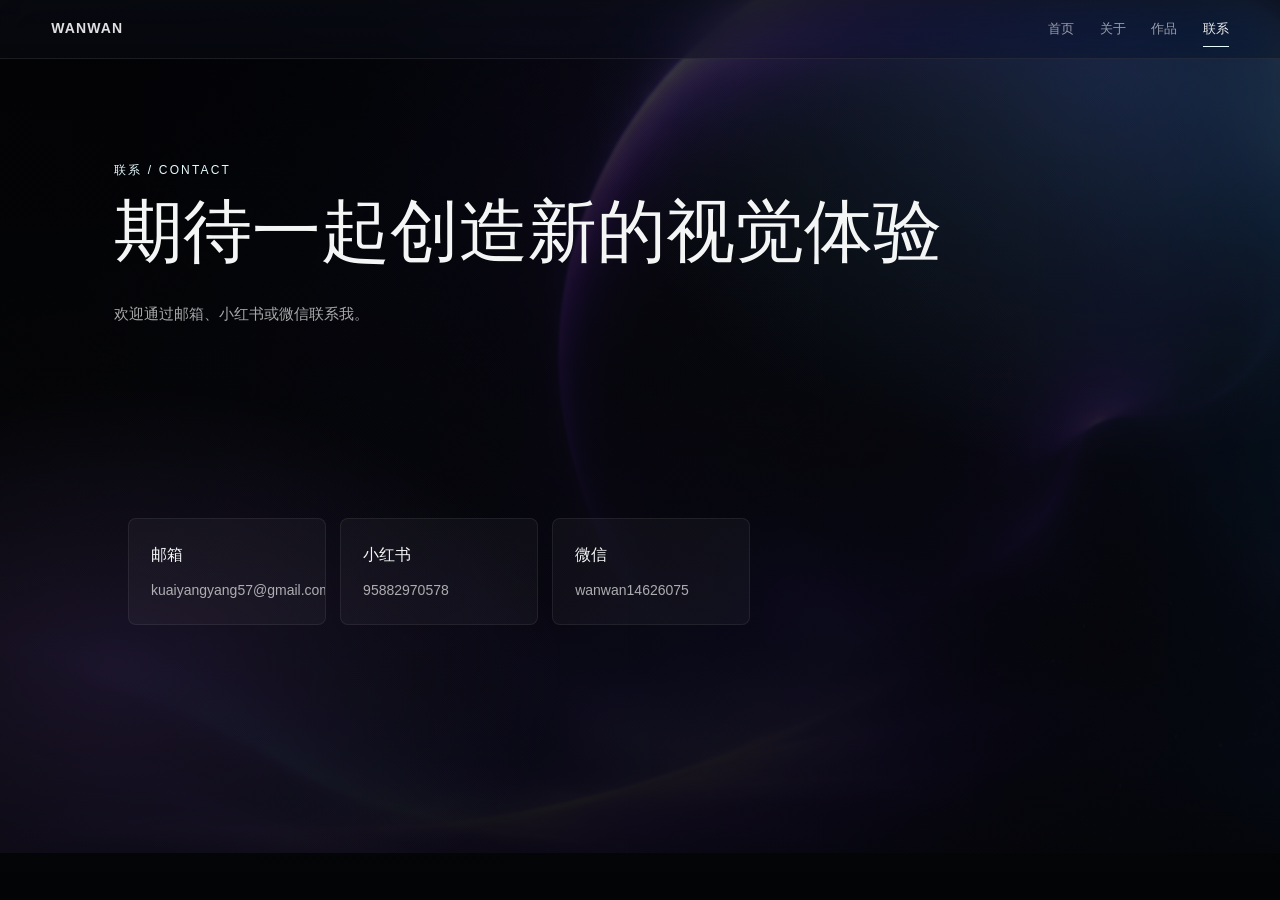
==== commit 6ee091cb: "Update contact.html" ====
--- a/contact.html
+++ b/contact.html
@@ -27,9 +27,9 @@
     <section class="section">
       <div class="section-inner contact-layout">
         <div class="contact-grid">
-          <a class="contact-item reveal" href="mailto:19935224697@163.com">
+          <a class="contact-item reveal" href="mailto:kuaiyangyang57@gmail.com">
             <h3>邮箱</h3>
-            <p>19935224697@163.com</p>
+            <p>kuaiyangyang57@gmail.com</p>
           </a>
           <div class="contact-item reveal">
             <h3>小红书</h3>
